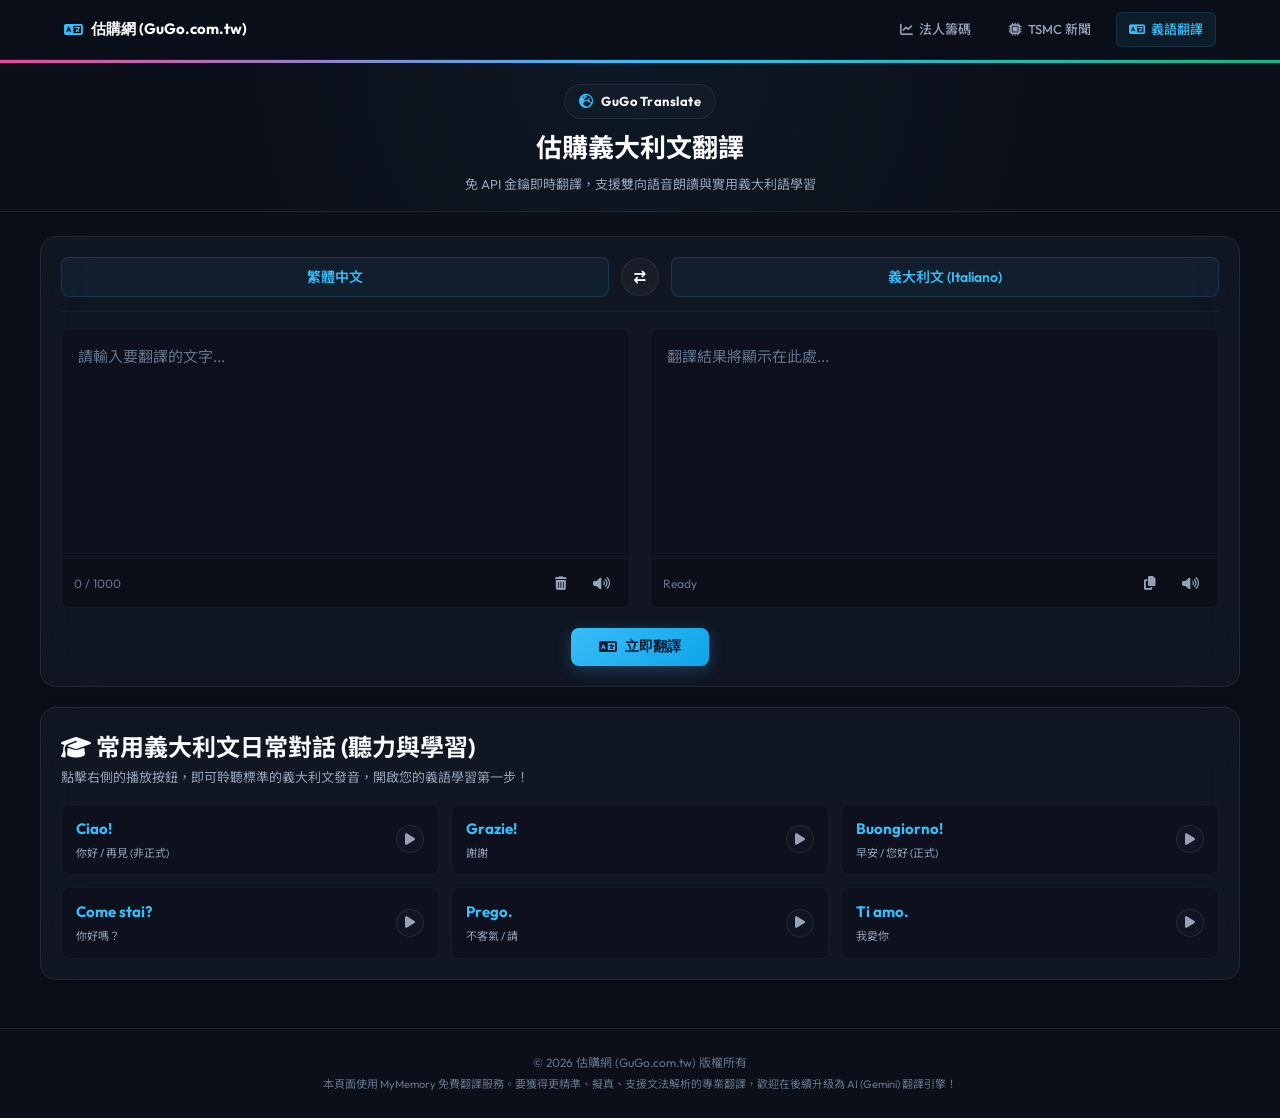
==== translate/index.html @ c33eee07 "feat: add Italian translation tool (Option 2) [skip ci]" ====
<!DOCTYPE html>
<html lang="zh-TW">
<head>
    <meta charset="UTF-8">
    <meta name="viewport" content="width=device-width, initial-scale=1.0">
    <title>估購翻譯 | 專業義大利文翻譯與學習工具 (GuGo Translate)</title>
    <meta name="description" content="免費且專業的義大利文與繁體中文雙向翻譯工具。支援即時語音朗讀、一鍵複製、常用義大利語學習，提供極佳的行動端體驗。">
    <!-- Google Fonts -->
    <link rel="preconnect" href="https://fonts.googleapis.com">
    <link rel="preconnect" href="https://fonts.gstatic.com" crossorigin>
    <link href="https://fonts.googleapis.com/css2?family=Noto+Sans+TC:wght@300;400;500;700&family=Outfit:wght@300;400;500;600;700&display=swap" rel="stylesheet">
    <!-- FontAwesome Icons -->
    <link rel="stylesheet" href="https://cdnjs.cloudflare.com/ajax/libs/font-awesome/6.4.0/css/all.min.css">
    <link rel="stylesheet" href="style.css">
</head>
<body>

    <!-- 頂部導覽列 -->
    <nav class="top-nav">
        <div class="container nav-container">
            <div class="nav-brand">
                <i class="fa-solid fa-language" style="color: var(--color-accent);"></i>
                <span>估購網 (GuGo.com.tw)</span>
            </div>
            <div class="nav-links">
                <a href="../" class="nav-link"><i class="fa-solid fa-chart-line"></i> 法人籌碼</a>
                <a href="../tsmc-news/" class="nav-link"><i class="fa-solid fa-microchip"></i> TSMC 新聞</a>
                <a href="./" class="nav-link active"><i class="fa-solid fa-language"></i> 義語翻譯</a>
            </div>
        </div>
    </nav>

    <!-- 主區塊 Header -->
    <header class="app-header">
        <div class="header-bg-gradient"></div>
        <div class="container header-content">
            <div class="logo animate-fade-in">
                <i class="fa-solid fa-earth-europe logo-icon"></i>
                <span class="logo-text">GuGo Translate</span>
            </div>
            <h1 class="animate-fade-in">估購義大利文翻譯</h1>
            <p class="subtitle animate-fade-in delay-100">免 API 金鑰即時翻譯，支援雙向語音朗讀與實用義大利語學習</p>
        </div>
    </header>

    <main class="container main-content animate-fade-in delay-100">
        <!-- 翻譯核心容器 -->
        <section class="translator-container card">
            
            <!-- 頂部語言切換欄 -->
            <div class="lang-selector-bar">
                <div class="lang-option active" id="source-lang-label">繁體中文</div>
                <button class="swap-btn" id="swap-lang-btn" title="切換語言方向">
                    <i class="fa-solid fa-arrow-right-arrow-left"></i>
                </button>
                <div class="lang-option active" id="target-lang-label">義大利文 (Italiano)</div>
            </div>

            <!-- 輸入與輸出文字方塊區 -->
            <div class="textarea-wrapper">
                <!-- 輸入區 -->
                <div class="input-card">
                    <textarea id="source-text" placeholder="請輸入要翻譯的文字..."></textarea>
                    <div class="card-action-bar">
                        <span class="char-counter" id="char-counter">0 / 1000</span>
                        <div class="action-buttons">
                            <button class="icon-btn" id="clear-btn" title="清除文字"><i class="fa-solid fa-trash-can"></i></button>
                            <button class="icon-btn" id="tts-source-btn" title="朗讀原文"><i class="fa-solid fa-volume-high"></i></button>
                        </div>
                    </div>
                </div>

                <!-- 輸出區 -->
                <div class="output-card">
                    <div class="translated-output-placeholder" id="output-placeholder">翻譯結果將顯示在此處...</div>
                    <textarea id="target-text" readonly placeholder=""></textarea>
                    <div class="card-action-bar">
                        <span class="translation-status" id="translation-status">Ready</span>
                        <div class="action-buttons">
                            <button class="icon-btn" id="copy-btn" title="複製翻譯結果"><i class="fa-solid fa-copy"></i></button>
                            <button class="icon-btn" id="tts-target-btn" title="朗讀譯文"><i class="fa-solid fa-volume-high"></i></button>
                        </div>
                    </div>
                </div>
            </div>

            <!-- 翻譯按鈕 -->
            <div class="translate-action-row">
                <button class="btn btn-primary" id="translate-btn">
                    <i class="fa-solid fa-language"></i> 立即翻譯
                </button>
            </div>
        </section>

        <!-- 額外實用區塊：常用義大利文學習卡片 -->
        <section class="card learning-card animate-fade-in delay-200">
            <h2 class="card-title">
                <i class="fa-solid fa-graduation-cap text-accent"></i> 
                常用義大利文日常對話 (聽力與學習)
            </h2>
            <p style="font-size: 13px; color: var(--text-secondary); margin-bottom: 16px;">
                點擊右側的播放按鈕，即可聆聽標準的義大利文發音，開啟您的義語學習第一步！
            </p>
            <div class="phrase-grid">
                <div class="phrase-item">
                    <div class="phrase-left">
                        <span class="phrase-it">Ciao!</span>
                        <span class="phrase-zh">你好 / 再見 (非正式)</span>
                    </div>
                    <button class="play-phrase-btn" data-text="Ciao"><i class="fa-solid fa-play"></i></button>
                </div>
                <div class="phrase-item">
                    <div class="phrase-left">
                        <span class="phrase-it">Grazie!</span>
                        <span class="phrase-zh">謝謝</span>
                    </div>
                    <button class="play-phrase-btn" data-text="Grazie"><i class="fa-solid fa-play"></i></button>
                </div>
                <div class="phrase-item">
                    <div class="phrase-left">
                        <span class="phrase-it">Buongiorno!</span>
                        <span class="phrase-zh">早安 / 您好 (正式)</span>
                    </div>
                    <button class="play-phrase-btn" data-text="Buongiorno"><i class="fa-solid fa-play"></i></button>
                </div>
                <div class="phrase-item">
                    <div class="phrase-left">
                        <span class="phrase-it">Come stai?</span>
                        <span class="phrase-zh">你好嗎？</span>
                    </div>
                    <button class="play-phrase-btn" data-text="Come stai?"><i class="fa-solid fa-play"></i></button>
                </div>
                <div class="phrase-item">
                    <div class="phrase-left">
                        <span class="phrase-it">Prego.</span>
                        <span class="phrase-zh">不客氣 / 請</span>
                    </div>
                    <button class="play-phrase-btn" data-text="Prego"><i class="fa-solid fa-play"></i></button>
                </div>
                <div class="phrase-item">
                    <div class="phrase-left">
                        <span class="phrase-it">Ti amo.</span>
                        <span class="phrase-zh">我愛你</span>
                    </div>
                    <button class="play-phrase-btn" data-text="Ti amo"><i class="fa-solid fa-play"></i></button>
                </div>
            </div>
        </section>
    </main>

    <footer class="app-footer">
        <div class="container">
            <p>&copy; 2026 估購網 (GuGo.com.tw) 版權所有</p>
            <p style="font-size: 11px; margin-top: 4px; color: var(--text-muted);">
                本頁面使用 MyMemory 免費翻譯服務。要獲得更精準、擬真、支援文法解析的專業翻譯，歡迎在後續升級為 AI (Gemini) 翻譯引擎！
            </p>
        </div>
    </footer>

    <script src="app.js"></script>
</body>
</html>
---- translate/style.css ----
/* ==========================================================================
   估購翻譯 - 專業金融與生活工具箱風格樣式表 (style.css)
   ========================================================================== */

:root {
    --bg-primary: #0b0f19;         /* 深沉藍黑背景 */
    --bg-secondary: #131a26;       /* 區塊深灰藍 */
    --bg-card: rgba(20, 27, 41, 0.65); /* 半透明卡片 */
    --border-color: rgba(255, 255, 255, 0.08); /* 細微白邊框 */
    
    --text-primary: #f8fafc;       /* 亮白文字 */
    --text-secondary: #94a3b8;     /* 灰藍輔助字 */
    --text-muted: #64748b;         /* 暗灰說明字 */
    
    --color-accent: #38bdf8;       /* 科技天藍 */
    --color-accent-hover: #0ea5e9;
    --color-accent-bg: rgba(56, 189, 248, 0.1);
    
    --font-sans: 'Outfit', 'Noto Sans TC', -apple-system, BlinkMacSystemFont, "Segoe UI", Roboto, sans-serif;
    --transition-fast: all 0.2s cubic-bezier(0.4, 0, 0.2, 1);
    --transition-normal: all 0.35s cubic-bezier(0.4, 0, 0.2, 1);
    
    --shadow-sm: 0 4px 12px rgba(0, 0, 0, 0.25);
    --shadow-md: 0 12px 36px rgba(0, 0, 0, 0.4);
    
    --border-radius-sm: 8px;
    --border-radius-md: 16px;
}

/* 全域重設 */
*, *::before, *::after {
    box-sizing: border-box;
    margin: 0;
    padding: 0;
}

body {
    background-color: var(--bg-primary);
    color: var(--text-primary);
    font-family: var(--font-sans);
    line-height: 1.6;
    overflow-x: hidden;
    -webkit-font-smoothing: antialiased;
}

.container {
    width: 100%;
    max-width: 1200px;
    margin: 0 auto;
    padding: 0 24px;
}

/* 頂部導覽列 */
.top-nav {
    background: rgba(11, 15, 25, 0.75);
    backdrop-filter: blur(15px);
    border-bottom: 1px solid var(--border-color);
    position: sticky;
    top: 0;
    z-index: 100;
    padding: 12px 0;
}

.nav-container {
    display: flex;
    justify-content: space-between;
    align-items: center;
}

.nav-brand {
    display: flex;
    align-items: center;
    gap: 8px;
    font-weight: 700;
    font-size: 15px;
    color: #fff;
    font-family: 'Outfit', sans-serif;
}

.nav-links {
    display: flex;
    gap: 12px;
}

.nav-link {
    color: var(--text-secondary);
    text-decoration: none;
    font-size: 13px;
    font-weight: 500;
    padding: 6px 12px;
    border-radius: 6px;
    transition: var(--transition-fast);
    display: flex;
    align-items: center;
    gap: 6px;
    border: 1px solid transparent;
}

.nav-link:hover {
    color: #fff;
    background: rgba(255, 255, 255, 0.05);
}

.nav-link.active {
    color: var(--color-accent);
    background: rgba(56, 189, 248, 0.08);
    border: 1px solid rgba(56, 189, 248, 0.15);
}

/* Header 樣式 */
.app-header {
    position: relative;
    padding: 24px 0 16px;
    background: radial-gradient(circle at top, rgba(56, 189, 248, 0.06) 0%, rgba(11, 15, 25, 0) 60%);
    border-bottom: 1px solid var(--border-color);
    text-align: center;
}

.header-bg-gradient {
    position: absolute;
    top: 0;
    left: 0;
    right: 0;
    height: 3px;
    background: linear-gradient(90deg, #ec4899, var(--color-accent), #10b981);
}

.logo {
    display: inline-flex;
    align-items: center;
    gap: 8px;
    padding: 6px 14px;
    background: rgba(255, 255, 255, 0.02);
    border: 1px solid var(--border-color);
    border-radius: 30px;
    margin-bottom: 8px;
    backdrop-filter: blur(10px);
}

.logo-icon {
    color: var(--color-accent);
    font-size: 14px;
}

.logo-text {
    font-family: 'Outfit', sans-serif;
    font-weight: 700;
    font-size: 13px;
    letter-spacing: 0.5px;
}

.app-header h1 {
    font-size: 26px;
    font-weight: 700;
    margin-bottom: 6px;
    background: linear-gradient(135deg, #ffffff 60%, var(--text-secondary));
    -webkit-background-clip: text;
    -webkit-text-fill-color: transparent;
}

.subtitle {
    font-size: 13px;
    color: var(--text-secondary);
    max-width: 600px;
    margin: 0 auto;
}

/* 主版面 */
.main-content {
    padding: 24px 0 48px;
    display: flex;
    flex-direction: column;
    gap: 20px;
}

/* 卡片基礎 */
.card {
    background: var(--bg-card);
    border: 1px solid var(--border-color);
    border-radius: var(--border-radius-md);
    backdrop-filter: blur(25px);
    box-shadow: var(--shadow-sm);
    padding: 20px;
    transition: var(--transition-normal);
}

.card:hover {
    border-color: rgba(255, 255, 255, 0.12);
    box-shadow: var(--shadow-md);
}

/* 語言選擇列 */
.lang-selector-bar {
    display: grid;
    grid-template-columns: 1fr auto 1fr;
    align-items: center;
    gap: 12px;
    margin-bottom: 16px;
    border-bottom: 1px solid rgba(255, 255, 255, 0.04);
    padding-bottom: 14px;
}

.lang-option {
    font-size: 14px;
    font-weight: 600;
    color: var(--text-secondary);
    text-align: center;
    padding: 8px 16px;
    border-radius: var(--border-radius-sm);
    background: rgba(255, 255, 255, 0.02);
    border: 1px solid rgba(255, 255, 255, 0.03);
}

.lang-option.active {
    color: var(--color-accent);
    background: rgba(56, 189, 248, 0.05);
    border-color: rgba(56, 189, 248, 0.15);
}

.swap-btn {
    background: rgba(255, 255, 255, 0.03);
    border: 1px solid var(--border-color);
    width: 38px;
    height: 38px;
    border-radius: 50%;
    color: var(--text-primary);
    cursor: pointer;
    display: flex;
    align-items: center;
    justify-content: center;
    transition: var(--transition-fast);
}

.swap-btn:hover {
    background: var(--color-accent-bg);
    border-color: var(--color-accent);
    color: var(--color-accent);
    transform: scale(1.08) rotate(180deg);
}

/* 輸入與輸出方塊 */
.textarea-wrapper {
    display: grid;
    grid-template-columns: 1fr 1fr;
    gap: 20px;
    margin-bottom: 20px;
}

.input-card, .output-card {
    display: flex;
    flex-direction: column;
    height: 280px;
    background: rgba(11, 15, 25, 0.45);
    border: 1px solid rgba(255, 255, 255, 0.04);
    border-radius: var(--border-radius-sm);
    overflow: hidden;
    position: relative;
}

.input-card:focus-within {
    border-color: var(--color-accent);
    box-shadow: 0 0 10px rgba(56, 189, 248, 0.15);
}

textarea {
    flex: 1;
    width: 100%;
    background: transparent;
    border: none;
    outline: none;
    color: var(--text-primary);
    font-size: 15px;
    font-family: inherit;
    padding: 16px;
    resize: none;
    line-height: 1.6;
}

textarea::placeholder {
    color: var(--text-muted);
}

.translated-output-placeholder {
    position: absolute;
    top: 16px;
    left: 16px;
    right: 16px;
    color: var(--text-muted);
    font-size: 15px;
    pointer-events: none;
    transition: var(--transition-fast);
}

/* 操作按鈕列 */
.card-action-bar {
    display: flex;
    justify-content: space-between;
    align-items: center;
    padding: 8px 12px;
    background: rgba(11, 15, 25, 0.8);
    border-top: 1px solid rgba(255, 255, 255, 0.04);
}

.char-counter, .translation-status {
    font-size: 12px;
    color: var(--text-muted);
}

.action-buttons {
    display: flex;
    gap: 8px;
}

.icon-btn {
    background: transparent;
    border: none;
    color: var(--text-secondary);
    width: 32px;
    height: 32px;
    border-radius: 6px;
    cursor: pointer;
    display: flex;
    align-items: center;
    justify-content: center;
    transition: var(--transition-fast);
}

.icon-btn:hover {
    background: rgba(255, 255, 255, 0.05);
    color: #fff;
}

.icon-btn:active {
    transform: scale(0.95);
}

/* 翻譯按鈕 */
.translate-action-row {
    display: flex;
    justify-content: center;
}

.btn {
    display: inline-flex;
    align-items: center;
    justify-content: center;
    gap: 8px;
    padding: 10px 28px;
    border-radius: var(--border-radius-sm);
    font-size: 14px;
    font-weight: 600;
    cursor: pointer;
    text-decoration: none;
    transition: var(--transition-fast);
    outline: none;
}

.btn-primary {
    background: linear-gradient(135deg, var(--color-accent), var(--color-accent-hover));
    color: #0f172a;
    border: none;
    box-shadow: 0 4px 15px rgba(56, 189, 248, 0.25);
}

.btn-primary:hover {
    transform: translateY(-2px);
    box-shadow: 0 6px 22px rgba(56, 189, 248, 0.4);
    filter: brightness(1.05);
}

.btn-primary:active {
    transform: translateY(0);
}

/* 常用對話學習區 */
.phrase-grid {
    display: grid;
    grid-template-columns: repeat(3, 1fr);
    gap: 12px;
}

.phrase-item {
    background: rgba(11, 15, 25, 0.45);
    border: 1px solid rgba(255, 255, 255, 0.04);
    border-radius: var(--border-radius-sm);
    padding: 12px 14px;
    display: flex;
    justify-content: space-between;
    align-items: center;
    transition: var(--transition-fast);
}

.phrase-item:hover {
    border-color: rgba(56, 189, 248, 0.2);
    background: rgba(11, 15, 25, 0.7);
}

.phrase-left {
    display: flex;
    flex-direction: column;
    gap: 4px;
}

.phrase-it {
    font-family: 'Outfit', sans-serif;
    font-size: 15px;
    font-weight: 700;
    color: var(--color-accent);
}

.phrase-zh {
    font-size: 11px;
    color: var(--text-secondary);
}

.play-phrase-btn {
    background: rgba(255, 255, 255, 0.02);
    border: 1px solid var(--border-color);
    width: 28px;
    height: 28px;
    border-radius: 50%;
    color: var(--text-secondary);
    cursor: pointer;
    display: flex;
    align-items: center;
    justify-content: center;
    transition: var(--transition-fast);
}

.play-phrase-btn:hover {
    background: var(--color-accent-bg);
    border-color: var(--color-accent);
    color: var(--color-accent);
    transform: scale(1.05);
}

/* Footer */
.app-footer {
    text-align: center;
    padding: 24px 0;
    border-top: 1px solid var(--border-color);
    color: var(--text-muted);
    font-size: 12px;
}

/* RWD 響應式佈局 */
@media (max-width: 992px) {
    .phrase-grid {
        grid-template-columns: repeat(2, 1fr);
    }
}

@media (max-width: 768px) {
    .nav-container {
        flex-direction: column;
        gap: 10px;
    }
    .nav-links {
        width: 100%;
        gap: 8px;
    }
    .nav-link {
        flex: 1;
        justify-content: center;
        font-size: 12px;
        padding: 4px 0;
    }
    .app-header {
        padding: 16px 0 12px;
    }
    .app-header h1 {
        font-size: 20px;
    }
    .app-header .logo, .app-header .subtitle {
        display: none !important;
    }
    .lang-selector-bar {
        grid-template-columns: 1fr;
        gap: 8px;
        justify-items: center;
    }
    .swap-btn {
        transform: rotate(90deg);
    }
    .swap-btn:hover {
        transform: scale(1.08) rotate(270deg);
    }
    .textarea-wrapper {
        grid-template-columns: 1fr;
        gap: 12px;
    }
    .input-card, .output-card {
        height: 200px;
    }
    .phrase-grid {
        grid-template-columns: 1fr;
    }
}
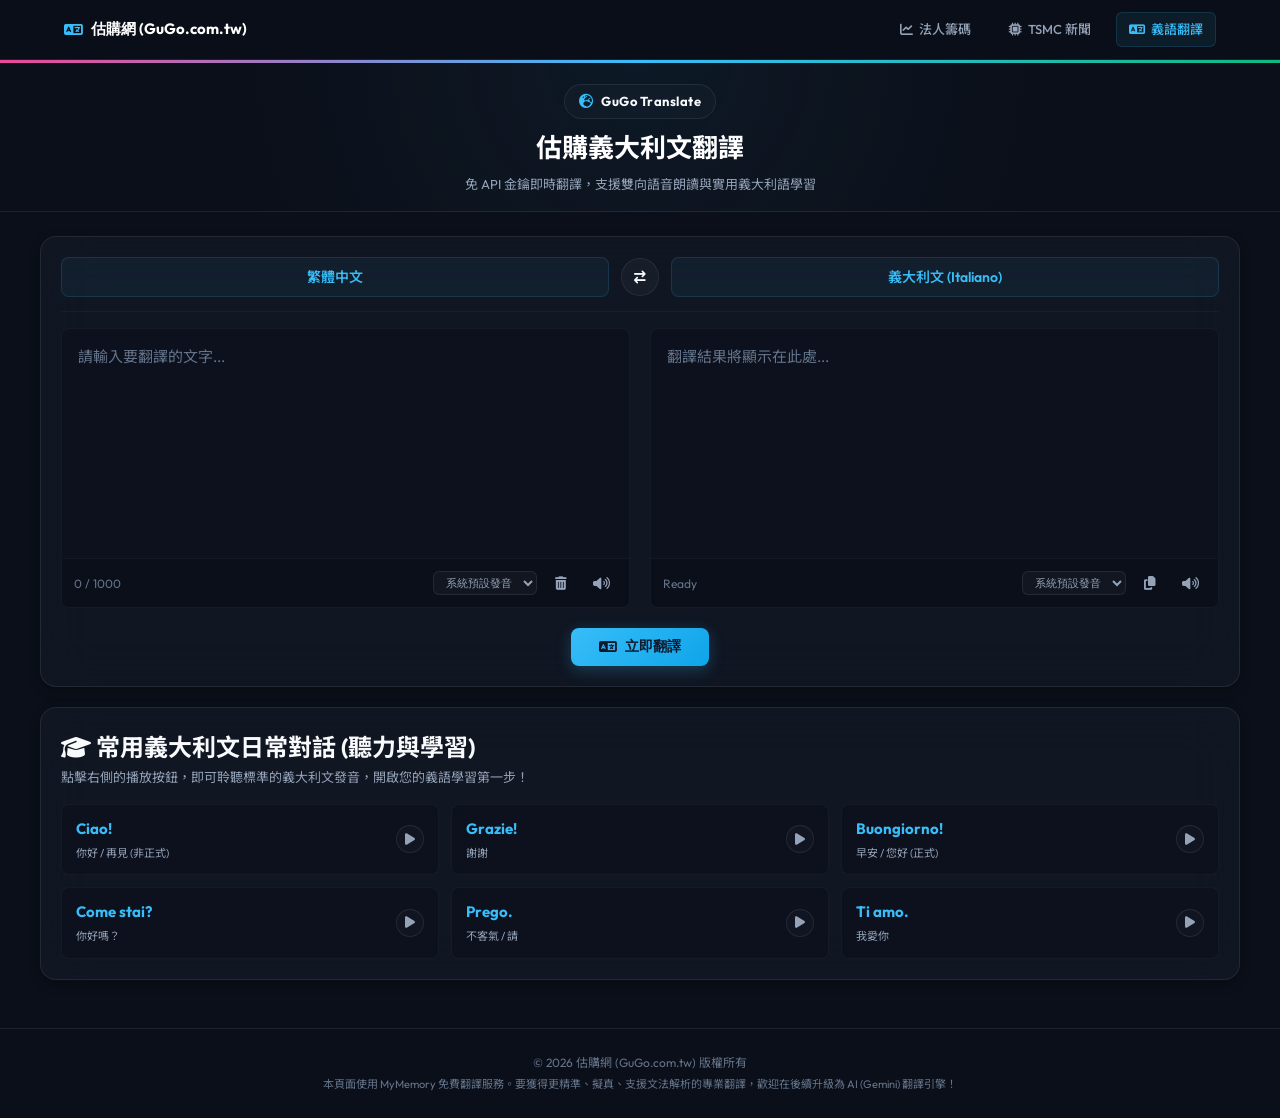
==== commit a143741a: "feat: add multi-voice selection and gender detection for TTS [skip ci]" ====
--- a/translate/index.html
+++ b/translate/index.html
@@ -63,7 +63,8 @@
                     <textarea id="source-text" placeholder="請輸入要翻譯的文字..."></textarea>
                     <div class="card-action-bar">
                         <span class="char-counter" id="char-counter">0 / 1000</span>
-                        <div class="action-buttons">
+                        <div class="action-buttons" style="display: flex; align-items: center; gap: 8px;">
+                            <select class="voice-select" id="source-voice" title="選擇朗讀語音/性別"></select>
                             <button class="icon-btn" id="clear-btn" title="清除文字"><i class="fa-solid fa-trash-can"></i></button>
                             <button class="icon-btn" id="tts-source-btn" title="朗讀原文"><i class="fa-solid fa-volume-high"></i></button>
                         </div>
@@ -76,7 +77,8 @@
                     <textarea id="target-text" readonly placeholder=""></textarea>
                     <div class="card-action-bar">
                         <span class="translation-status" id="translation-status">Ready</span>
-                        <div class="action-buttons">
+                        <div class="action-buttons" style="display: flex; align-items: center; gap: 8px;">
+                            <select class="voice-select" id="target-voice" title="選擇朗讀語音/性別"></select>
                             <button class="icon-btn" id="copy-btn" title="複製翻譯結果"><i class="fa-solid fa-copy"></i></button>
                             <button class="icon-btn" id="tts-target-btn" title="朗讀譯文"><i class="fa-solid fa-volume-high"></i></button>
                         </div>
--- a/translate/style.css
+++ b/translate/style.css
@@ -434,6 +434,31 @@
     transform: scale(1.05);
 }
 
+/* 語音選擇器樣式 */
+.voice-select {
+    background: rgba(255, 255, 255, 0.03);
+    border: 1px solid var(--border-color);
+    color: var(--text-secondary);
+    font-size: 11px;
+    padding: 4px 8px;
+    border-radius: 6px;
+    outline: none;
+    max-width: 140px;
+    cursor: pointer;
+    transition: var(--transition-fast);
+}
+
+.voice-select:hover, .voice-select:focus {
+    background: rgba(255, 255, 255, 0.08);
+    color: #fff;
+    border-color: rgba(255, 255, 255, 0.2);
+}
+
+.voice-select option {
+    background: var(--bg-secondary);
+    color: var(--text-primary);
+}
+
 /* Footer */
 .app-footer {
     text-align: center;
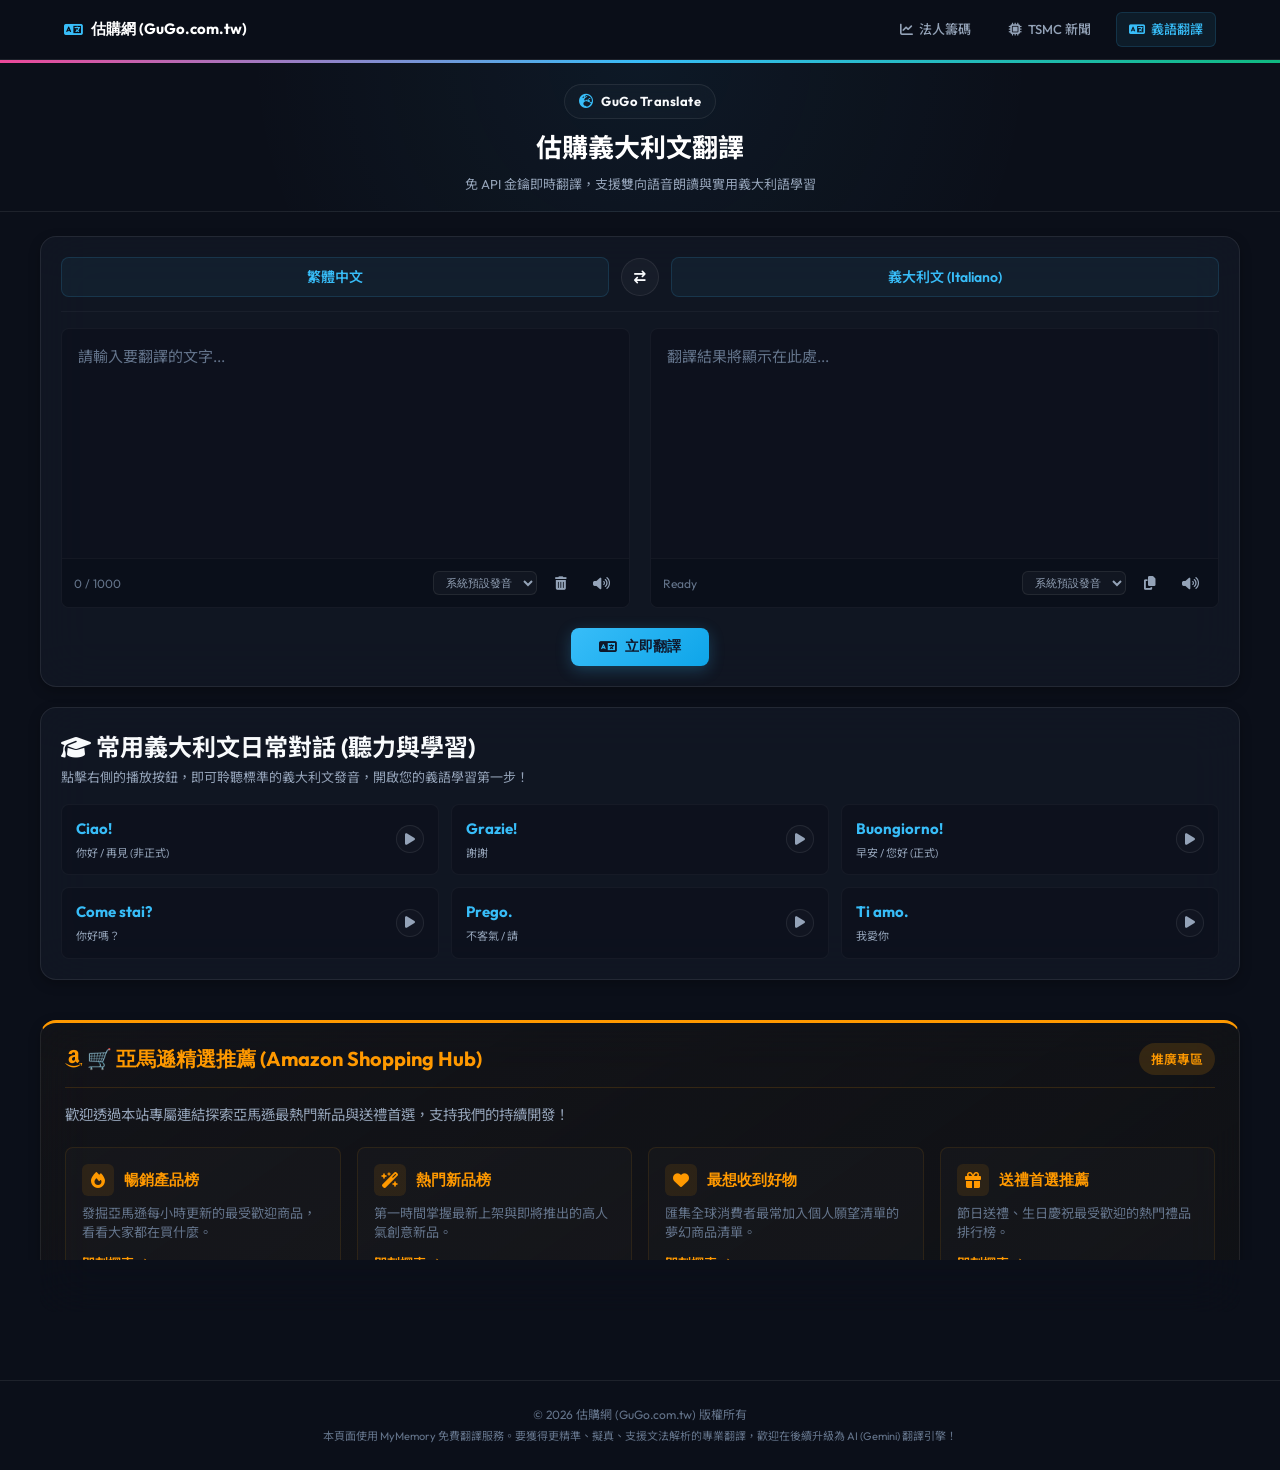
==== commit 7e7ec911: "feat: add Amazon affiliate shopping hub footer to all tools [skip ci]" ====
--- a/translate/index.html
+++ b/translate/index.html
@@ -148,6 +148,83 @@
                 </div>
             </div>
         </section>
+
+        <!-- Amazon Affiliate Card -->
+        <div class="card amazon-affiliate-card" style="border-top: 3px solid #ff9900; background: linear-gradient(145deg, rgba(255, 153, 0, 0.03) 0%, rgba(20, 20, 20, 0.6) 100%); padding: 20px 24px; margin-top: 20px; margin-bottom: 20px; width: 100%;">
+            <div class="card-header-flex" style="display: flex; justify-content: space-between; align-items: center; border-bottom: 1px solid rgba(255, 153, 0, 0.15); padding-bottom: 12px; margin-bottom: 16px;">
+                <h2 class="section-title" style="margin: 0; font-size: 1.25rem; font-family: 'Outfit', sans-serif; font-weight: 700; color: #ff9900;">
+                    <i class="fa-brands fa-amazon"></i> 🛒 亞馬遜精選推薦 (Amazon Shopping Hub)
+                </h2>
+                <span class="badge" style="padding: 6px 12px; font-size: 0.8rem; font-weight: 600; border-radius: 20px; background: rgba(255, 153, 0, 0.15); color: #ff9900;">
+                    推廣專區
+                </span>
+            </div>
+            <p style="margin-bottom: 20px; font-size: 0.9rem; line-height: 1.6; color: var(--text-secondary);">
+                歡迎透過本站專屬連結探索亞馬遜最熱門新品與送禮首選，支持我們的持續開發！
+            </p>
+            <div style="display: grid; grid-template-columns: repeat(auto-fit, minmax(200px, 1fr)); gap: 16px;">
+                <!-- Bestsellers -->
+                <a href="https://www.amazon.com/gp/bestsellers?tag=9908qq-20" target="_blank" class="amz-item-card" style="text-decoration: none; display: flex; flex-direction: column; background: rgba(255, 255, 255, 0.02); border: 1px solid rgba(255, 153, 0, 0.1); border-radius: 8px; padding: 16px; transition: all 0.25s ease; height: 100%;">
+                    <div style="display: flex; align-items: center; gap: 10px; margin-bottom: 8px;">
+                        <div style="background: rgba(255, 153, 0, 0.1); width: 32px; height: 32px; border-radius: 6px; display: flex; align-items: center; justify-content: center; color: #ff9900;">
+                            <i class="fa-solid fa-fire" style="font-size: 1rem;"></i>
+                        </div>
+                        <strong style="color: #ff9900; font-size: 0.95rem; font-family: 'Outfit', sans-serif;">暢銷產品榜</strong>
+                    </div>
+                    <p style="font-size: 0.82rem; color: var(--text-muted); line-height: 1.4; margin-bottom: 12px; flex-grow: 1;">
+                        發掘亞馬遜每小時更新的最受歡迎商品，看看大家都在買什麼。
+                    </p>
+                    <div style="color: #ff9900; font-size: 0.82rem; font-weight: 600; display: flex; align-items: center; gap: 4px;">
+                        <span>即刻探索 ➡️</span>
+                    </div>
+                </a>
+                <!-- New Releases -->
+                <a href="https://www.amazon.com/gp/new-releases?tag=9908qq-20" target="_blank" class="amz-item-card" style="text-decoration: none; display: flex; flex-direction: column; background: rgba(255, 255, 255, 0.02); border: 1px solid rgba(255, 153, 0, 0.1); border-radius: 8px; padding: 16px; transition: all 0.25s ease; height: 100%;">
+                    <div style="display: flex; align-items: center; gap: 10px; margin-bottom: 8px;">
+                        <div style="background: rgba(255, 153, 0, 0.1); width: 32px; height: 32px; border-radius: 6px; display: flex; align-items: center; justify-content: center; color: #ff9900;">
+                            <i class="fa-solid fa-wand-magic-sparkles" style="font-size: 1rem;"></i>
+                        </div>
+                        <strong style="color: #ff9900; font-size: 0.95rem; font-family: 'Outfit', sans-serif;">熱門新品榜</strong>
+                    </div>
+                    <p style="font-size: 0.82rem; color: var(--text-muted); line-height: 1.4; margin-bottom: 12px; flex-grow: 1;">
+                        第一時間掌握最新上架與即將推出的高人氣創意新品。
+                    </p>
+                    <div style="color: #ff9900; font-size: 0.82rem; font-weight: 600; display: flex; align-items: center; gap: 4px;">
+                        <span>即刻探索 ➡️</span>
+                    </div>
+                </a>
+                <!-- Most Wished For -->
+                <a href="https://www.amazon.com/gp/most-wished-for?tag=9908qq-20" target="_blank" class="amz-item-card" style="text-decoration: none; display: flex; flex-direction: column; background: rgba(255, 255, 255, 0.02); border: 1px solid rgba(255, 153, 0, 0.1); border-radius: 8px; padding: 16px; transition: all 0.25s ease; height: 100%;">
+                    <div style="display: flex; align-items: center; gap: 10px; margin-bottom: 8px;">
+                        <div style="background: rgba(255, 153, 0, 0.1); width: 32px; height: 32px; border-radius: 6px; display: flex; align-items: center; justify-content: center; color: #ff9900;">
+                            <i class="fa-solid fa-heart" style="font-size: 1rem;"></i>
+                        </div>
+                        <strong style="color: #ff9900; font-size: 0.95rem; font-family: 'Outfit', sans-serif;">最想收到好物</strong>
+                    </div>
+                    <p style="font-size: 0.82rem; color: var(--text-muted); line-height: 1.4; margin-bottom: 12px; flex-grow: 1;">
+                        匯集全球消費者最常加入個人願望清單的夢幻商品清單。
+                    </p>
+                    <div style="color: #ff9900; font-size: 0.82rem; font-weight: 600; display: flex; align-items: center; gap: 4px;">
+                        <span>即刻探索 ➡️</span>
+                    </div>
+                </a>
+                <!-- Gift Ideas -->
+                <a href="https://www.amazon.com/gp/most-gifted?tag=9908qq-20" target="_blank" class="amz-item-card" style="text-decoration: none; display: flex; flex-direction: column; background: rgba(255, 255, 255, 0.02); border: 1px solid rgba(255, 153, 0, 0.1); border-radius: 8px; padding: 16px; transition: all 0.25s ease; height: 100%;">
+                    <div style="display: flex; align-items: center; gap: 10px; margin-bottom: 8px;">
+                        <div style="background: rgba(255, 153, 0, 0.1); width: 32px; height: 32px; border-radius: 6px; display: flex; align-items: center; justify-content: center; color: #ff9900;">
+                            <i class="fa-solid fa-gift" style="font-size: 1rem;"></i>
+                        </div>
+                        <strong style="color: #ff9900; font-size: 0.95rem; font-family: 'Outfit', sans-serif;">送禮首選推薦</strong>
+                    </div>
+                    <p style="font-size: 0.82rem; color: var(--text-muted); line-height: 1.4; margin-bottom: 12px; flex-grow: 1;">
+                        節日送禮、生日慶祝最受歡迎的熱門禮品排行榜。
+                    </p>
+                    <div style="color: #ff9900; font-size: 0.82rem; font-weight: 600; display: flex; align-items: center; gap: 4px;">
+                        <span>即刻探索 ➡️</span>
+                    </div>
+                </a>
+            </div>
+        </div>
     </main>
 
     <footer class="app-footer">
--- a/translate/style.css
+++ b/translate/style.css
@@ -521,3 +521,18 @@
         grid-template-columns: 1fr;
     }
 }
+
+/* Amazon Affiliate Cards */
+.amazon-affiliate-card {
+    margin-top: 25px;
+    margin-bottom: 25px;
+}
+.amz-item-card {
+    transition: var(--transition-fast);
+}
+.amz-item-card:hover {
+    transform: translateY(-4px);
+    background: rgba(255, 153, 0, 0.05) !important;
+    border-color: rgba(255, 153, 0, 0.3) !important;
+    box-shadow: 0 8px 30px rgba(255, 153, 0, 0.08);
+}
